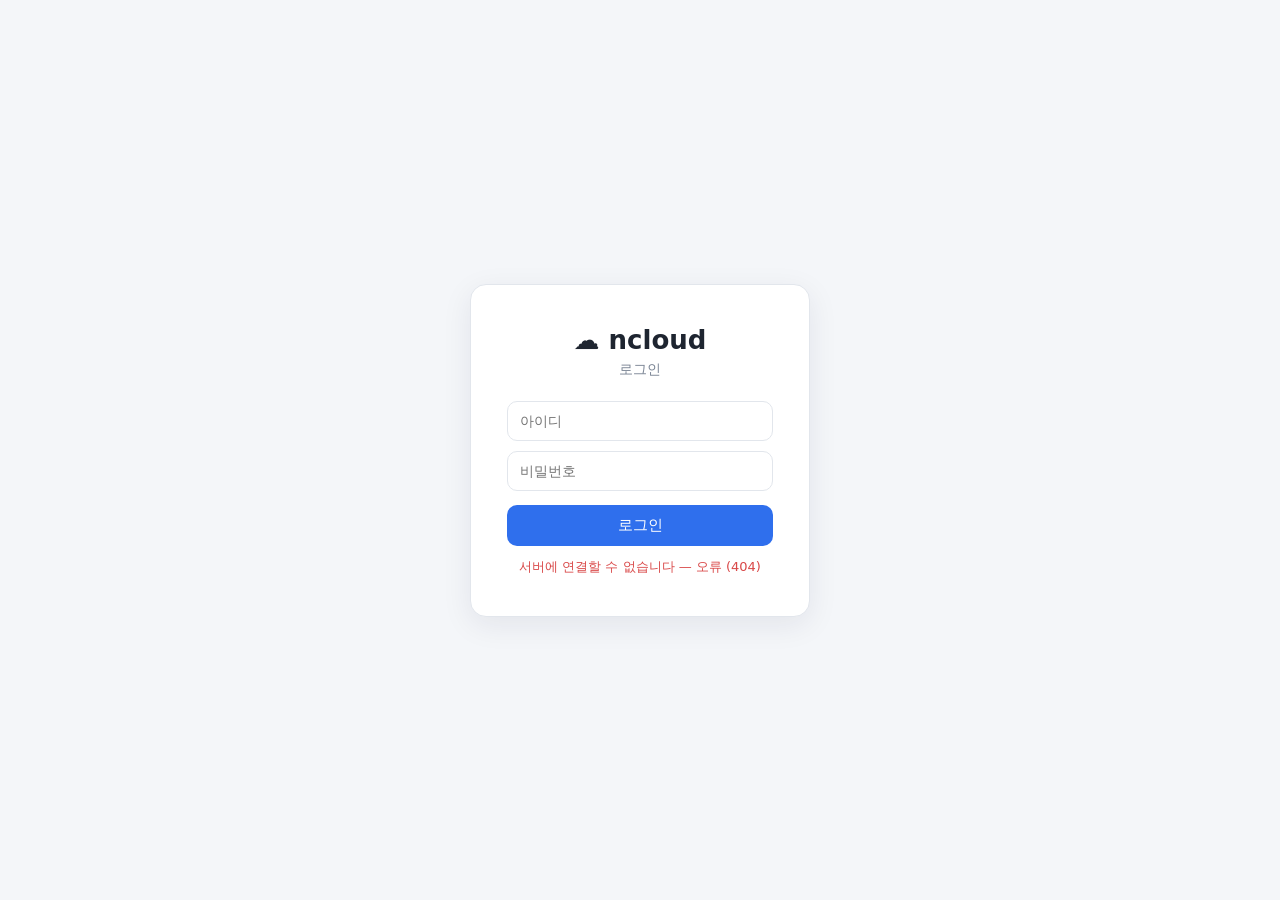
==== static/index.html @ f6423fb6 "Add QR login for mobile app pairing Web UI shows a QR that a future mobile app scans to log in witho" ====
<!DOCTYPE html>
<html lang="ko">
<head>
  <meta charset="UTF-8">
  <meta name="viewport" content="width=device-width, initial-scale=1.0">
  <title>ncloud</title>
  <link rel="stylesheet" href="/static/style.css">
  <link rel="icon" href="data:image/svg+xml,<svg xmlns='http://www.w3.org/2000/svg' viewBox='0 0 100 100'><text y='.9em' font-size='90'>☁️</text></svg>">
</head>
<body>

<!-- 로그인 / 초기 설정 화면 -->
<div id="auth-screen" class="hidden">
  <div class="auth-card">
    <h1>☁️ ncloud</h1>
    <p id="auth-subtitle">로그인</p>
    <form id="auth-form">
      <input type="text" id="auth-username" placeholder="아이디" autocomplete="username" required>
      <input type="password" id="auth-password" placeholder="비밀번호" autocomplete="current-password" required>
      <button type="submit" id="auth-submit">로그인</button>
    </form>
    <p id="auth-error" class="auth-error"></p>
  </div>
</div>

<!-- 메인 파일 브라우저 -->
<div id="app-screen" class="hidden">
  <header>
    <div class="brand">☁️ ncloud</div>
    <div class="header-actions">
      <span id="whoami"></span>
      <button id="admin-btn" class="btn subtle hidden">👥 사용자 관리</button>
      <button id="qr-btn" class="btn subtle">📱 QR 로그인</button>
      <button id="pw-btn" class="btn subtle">🔑 비밀번호 변경</button>
      <button id="logout-btn" class="btn subtle">로그아웃</button>
    </div>
  </header>

  <div class="layout">
    <aside id="sidebar">
      <div class="side-title">저장소</div>
      <nav id="space-list"></nav>
      <p class="side-hint">외부 폴더는 docker 볼륨을<br><code>/app/mounts/이름</code>에<br>마운트하면 나타납니다</p>
    </aside>

    <section class="content">
      <div class="toolbar">
        <nav id="breadcrumb"></nav>
        <div class="toolbar-actions">
          <span id="readonly-badge" class="hidden">🔒 읽기 전용</span>
          <div class="view-toggle" role="group" aria-label="보기 방식">
            <button id="view-grid" title="그리드 보기">▦</button>
            <button id="view-compact" title="촘촘히 보기">▩</button>
            <button id="view-list" title="목록 보기">☰</button>
          </div>
          <button id="mkdir-btn" class="btn">＋ 새 폴더</button>
          <button id="upload-btn" class="btn primary">⬆ 업로드</button>
          <input type="file" id="file-input" multiple hidden>
        </div>
      </div>

      <div id="drop-hint">여기에 파일을 놓으면 업로드됩니다</div>
      <div id="upload-status" class="hidden"></div>

      <main id="file-list"></main>
      <div id="empty-hint" class="hidden">폴더가 비어 있습니다</div>
    </section>
  </div>
</div>

<!-- QR 로그인 모달 -->
<div id="qr-modal" class="modal hidden">
  <div class="modal-backdrop" data-close></div>
  <div class="modal-card qr-card">
    <h2>📱 QR 로그인</h2>
    <p class="qr-desc">모바일 앱에서 이 QR 코드를 스캔하면<br>현재 계정으로 바로 로그인됩니다.</p>
    <div id="qr-box"><img id="qr-img" alt="QR 코드"></div>
    <p id="qr-status" class="qr-status"></p>
    <div class="modal-actions">
      <button id="qr-refresh" class="btn">↻ 새 코드 발급</button>
      <button type="button" class="btn" data-close>닫기</button>
    </div>
  </div>
</div>

<!-- 비밀번호 변경 모달 -->
<div id="pw-modal" class="modal hidden">
  <div class="modal-backdrop" data-close></div>
  <div class="modal-card">
    <h2>🔑 비밀번호 변경</h2>
    <form id="pw-form">
      <input type="password" id="pw-current" placeholder="현재 비밀번호" autocomplete="current-password" required>
      <input type="password" id="pw-new" placeholder="새 비밀번호 (4자 이상)" autocomplete="new-password" required>
      <input type="password" id="pw-new2" placeholder="새 비밀번호 확인" autocomplete="new-password" required>
      <p id="pw-error" class="auth-error"></p>
      <div class="modal-actions">
        <button type="button" class="btn" data-close>취소</button>
        <button type="submit" class="btn primary">변경</button>
      </div>
    </form>
  </div>
</div>

<!-- 사용자 관리 모달 (관리자 전용) -->
<div id="admin-modal" class="modal hidden">
  <div class="modal-backdrop" data-close></div>
  <div class="modal-card wide">
    <h2>👥 사용자 관리</h2>
    <div class="table-wrap">
      <table id="user-table">
        <thead>
          <tr><th>아이디</th><th>권한</th><th>가입일</th><th>사용량</th><th></th></tr>
        </thead>
        <tbody></tbody>
      </table>
    </div>
    <h3>새 사용자 추가</h3>
    <form id="add-user-form">
      <input type="text" id="new-username" placeholder="아이디" autocomplete="off" required>
      <input type="password" id="new-password" placeholder="비밀번호 (4자 이상)" autocomplete="new-password" required>
      <label class="check-label"><input type="checkbox" id="new-is-admin"> 관리자</label>
      <button type="submit" class="btn primary">추가</button>
    </form>
    <p id="admin-error" class="auth-error"></p>
    <div class="modal-actions">
      <button type="button" class="btn" data-close>닫기</button>
    </div>
  </div>
</div>

<!-- 미리보기 모달 -->
<div id="preview-modal" class="hidden">
  <div class="preview-backdrop"></div>
  <div class="preview-body">
    <div class="preview-top">
      <span id="preview-name"></span>
      <div>
        <a id="preview-download" class="btn subtle" href="#">다운로드</a>
        <button id="preview-close" class="btn subtle">✕ 닫기</button>
      </div>
    </div>
    <div id="preview-content"></div>
  </div>
</div>

<script src="/static/app.js"></script>
</body>
</html>
---- static/style.css ----
* { box-sizing: border-box; margin: 0; padding: 0; }

:root {
  --bg: #f4f6f9;
  --card: #ffffff;
  --text: #1e2530;
  --muted: #7a8494;
  --accent: #2f6fed;
  --accent-hover: #1f5bd0;
  --border: #e2e6ec;
  --danger: #d94848;
  --radius: 10px;
}

body {
  font-family: "Segoe UI", "Malgun Gothic", system-ui, sans-serif;
  background: var(--bg);
  color: var(--text);
}

.hidden { display: none !important; }

.btn {
  border: 1px solid var(--border);
  background: var(--card);
  color: var(--text);
  padding: 8px 14px;
  border-radius: var(--radius);
  font-size: 14px;
  cursor: pointer;
  text-decoration: none;
  display: inline-block;
}
.btn:hover { background: #eef1f6; }
.btn.primary { background: var(--accent); border-color: var(--accent); color: #fff; }
.btn.primary:hover { background: var(--accent-hover); }
.btn.subtle { border-color: transparent; background: transparent; color: var(--muted); }
.btn.subtle:hover { color: var(--text); background: #eef1f6; }

/* ---------- 로그인 ---------- */
#auth-screen {
  min-height: 100vh;
  display: flex; align-items: center; justify-content: center;
}
.auth-card {
  background: var(--card);
  border: 1px solid var(--border);
  border-radius: 16px;
  padding: 40px 36px;
  width: 340px;
  text-align: center;
  box-shadow: 0 8px 30px rgba(20, 30, 60, .08);
}
.auth-card h1 { font-size: 26px; margin-bottom: 6px; }
#auth-subtitle { color: var(--muted); margin-bottom: 22px; font-size: 14px; }
.auth-card input {
  width: 100%;
  padding: 11px 12px;
  margin-bottom: 10px;
  border: 1px solid var(--border);
  border-radius: var(--radius);
  font-size: 14px;
}
.auth-card input:focus { outline: 2px solid var(--accent); border-color: transparent; }
.auth-card button {
  width: 100%;
  padding: 11px;
  border: none;
  border-radius: var(--radius);
  background: var(--accent);
  color: #fff;
  font-size: 15px;
  cursor: pointer;
  margin-top: 4px;
}
.auth-card button:hover { background: var(--accent-hover); }
.auth-error { color: var(--danger); font-size: 13px; margin-top: 12px; min-height: 1em; }

/* ---------- 헤더 / 툴바 ---------- */
header {
  display: flex; align-items: center; justify-content: space-between;
  padding: 14px 24px;
  background: var(--card);
  border-bottom: 1px solid var(--border);
}
.brand { font-size: 19px; font-weight: 700; }
.header-actions { display: flex; align-items: center; gap: 10px; }
#whoami { color: var(--muted); font-size: 14px; }

/* ---------- 레이아웃 (사이드바 + 콘텐츠) ---------- */
.layout {
  display: flex;
  align-items: stretch;
  min-height: calc(100vh - 61px);
}
#sidebar {
  width: 200px;
  flex-shrink: 0;
  background: var(--card);
  border-right: 1px solid var(--border);
  padding: 18px 12px;
}
.side-title {
  font-size: 12px;
  font-weight: 700;
  color: var(--muted);
  text-transform: uppercase;
  letter-spacing: .05em;
  padding: 0 10px 8px;
}
#space-list { display: flex; flex-direction: column; gap: 2px; }
.space-item {
  display: flex; align-items: center; gap: 8px;
  padding: 9px 10px;
  border-radius: 8px;
  font-size: 14px;
  cursor: pointer;
  border: none;
  background: transparent;
  color: var(--text);
  text-align: left;
  width: 100%;
}
.space-item:hover { background: #eef1f6; }
.space-item.active { background: #e7eefc; color: var(--accent); font-weight: 600; }
.space-item .ro { margin-left: auto; font-size: 11px; }
.side-hint {
  margin-top: 18px;
  padding: 0 10px;
  font-size: 11px;
  line-height: 1.6;
  color: var(--muted);
}
.side-hint code { background: #f0f2f6; padding: 1px 4px; border-radius: 4px; font-size: 10px; }
.content { flex: 1; min-width: 0; }
#readonly-badge { font-size: 13px; color: var(--muted); align-self: center; }

@media (max-width: 720px) {
  .layout { flex-direction: column; }
  #sidebar { width: 100%; border-right: none; border-bottom: 1px solid var(--border); padding: 10px 12px; }
  #space-list { flex-direction: row; flex-wrap: wrap; }
  .space-item { width: auto; }
  .side-hint { display: none; }
}

.toolbar {
  display: flex; align-items: center; justify-content: space-between;
  flex-wrap: wrap; gap: 10px;
  padding: 14px 24px 4px;
}
#breadcrumb { font-size: 14px; display: flex; flex-wrap: wrap; align-items: center; gap: 4px; }
#breadcrumb a { color: var(--accent); text-decoration: none; padding: 4px 6px; border-radius: 6px; }
#breadcrumb a:hover { background: #e7eefc; }
#breadcrumb .sep { color: var(--muted); }
#breadcrumb .current { color: var(--text); font-weight: 600; padding: 4px 6px; }
.toolbar-actions { display: flex; gap: 8px; align-items: center; }

.view-toggle {
  display: flex;
  border: 1px solid var(--border);
  border-radius: var(--radius);
  overflow: hidden;
  background: var(--card);
}
.view-toggle button {
  border: none;
  background: transparent;
  padding: 8px 11px;
  font-size: 14px;
  cursor: pointer;
  color: var(--muted);
  line-height: 1;
}
.view-toggle button + button { border-left: 1px solid var(--border); }
.view-toggle button:hover { background: #eef1f6; color: var(--text); }
.view-toggle button.active { background: #e7eefc; color: var(--accent); }

#drop-hint {
  display: none;
  margin: 10px 24px 0;
  padding: 24px;
  border: 2px dashed var(--accent);
  border-radius: var(--radius);
  text-align: center;
  color: var(--accent);
  background: #eef4ff;
  font-size: 15px;
}
body.dragging #drop-hint { display: block; }

#upload-status {
  margin: 10px 24px 0;
  padding: 10px 16px;
  background: #eef4ff;
  border: 1px solid #c9dbff;
  border-radius: var(--radius);
  font-size: 14px;
  color: var(--accent);
}

/* ---------- 파일 목록 ---------- */
#file-list {
  display: grid;
  grid-template-columns: repeat(auto-fill, minmax(150px, 1fr));
  gap: 14px;
  padding: 18px 24px 40px;
}
.entry {
  background: var(--card);
  border: 1px solid var(--border);
  border-radius: var(--radius);
  padding: 12px;
  cursor: pointer;
  position: relative;
  transition: box-shadow .15s, transform .15s;
}
.entry:hover { box-shadow: 0 4px 14px rgba(20, 30, 60, .1); transform: translateY(-2px); }
.entry .icon {
  height: 90px;
  display: flex; align-items: center; justify-content: center;
  font-size: 46px;
  margin-bottom: 8px;
  border-radius: 8px;
  background: #f6f8fb;
  overflow: hidden;
}
.entry .icon img { width: 100%; height: 100%; object-fit: cover; }
.entry .name {
  font-size: 13px;
  word-break: break-all;
  display: -webkit-box;
  -webkit-line-clamp: 2;
  -webkit-box-orient: vertical;
  overflow: hidden;
  min-height: 2.4em;
}
.entry .meta { font-size: 11px; color: var(--muted); margin-top: 4px; }

.entry .actions {
  position: absolute;
  top: 6px; right: 6px;
  display: none;
  gap: 4px;
}
.entry:hover .actions { display: flex; }
.entry .actions button, .entry .actions a {
  border: none;
  background: rgba(255, 255, 255, .95);
  border: 1px solid var(--border);
  border-radius: 6px;
  width: 28px; height: 28px;
  font-size: 13px;
  cursor: pointer;
  display: flex; align-items: center; justify-content: center;
  text-decoration: none;
  color: var(--text);
}
.entry .actions button:hover, .entry .actions a:hover { background: #eef1f6; }
.entry .actions .del:hover { color: var(--danger); }

#empty-hint {
  text-align: center;
  color: var(--muted);
  padding: 60px 0;
  font-size: 15px;
}

/* ---------- 촘촘히 보기 ---------- */
#file-list.view-compact {
  grid-template-columns: repeat(auto-fill, minmax(104px, 1fr));
  gap: 8px;
}
#file-list.view-compact .entry { padding: 8px; }
#file-list.view-compact .entry .icon { height: 58px; font-size: 30px; margin-bottom: 6px; }
#file-list.view-compact .entry .name { font-size: 12px; min-height: 2.2em; }
#file-list.view-compact .entry .meta { display: none; }

/* ---------- 목록 보기 ---------- */
#file-list.view-list {
  display: flex;
  flex-direction: column;
  gap: 0;
}
#file-list.view-list .entry {
  display: flex;
  align-items: center;
  gap: 12px;
  padding: 8px 14px;
  border-radius: 0;
  border: none;
  border-bottom: 1px solid var(--border);
}
#file-list.view-list .entry:first-child {
  border-top-left-radius: var(--radius);
  border-top-right-radius: var(--radius);
}
#file-list.view-list .entry:last-child {
  border-bottom: none;
  border-bottom-left-radius: var(--radius);
  border-bottom-right-radius: var(--radius);
}
#file-list.view-list .entry:hover { transform: none; box-shadow: none; background: #f6f8fb; }
#file-list.view-list .entry .icon {
  height: 34px; width: 34px;
  flex-shrink: 0;
  font-size: 20px;
  margin-bottom: 0;
  border-radius: 6px;
}
#file-list.view-list .entry .name {
  flex: 1;
  min-width: 0;
  min-height: auto;
  display: block;
  white-space: nowrap;
  overflow: hidden;
  text-overflow: ellipsis;
  font-size: 14px;
}
#file-list.view-list .entry .meta {
  margin-top: 0;
  font-size: 12px;
  white-space: nowrap;
  text-align: right;
  width: 150px;
  flex-shrink: 0;
}
#file-list.view-list .entry .actions {
  position: static;
  flex-shrink: 0;
  width: 100px;
  justify-content: flex-end;
  display: flex;            /* 자리를 항상 차지해 호버 시 레이아웃 밀림 방지 */
  visibility: hidden;
}
#file-list.view-list .entry:hover .actions { visibility: visible; }
@media (max-width: 720px) {
  #file-list.view-list .entry .meta { width: auto; }
  #file-list.view-list .entry .actions { width: auto; }
}

/* ---------- 공용 모달 ---------- */
.modal { position: fixed; inset: 0; z-index: 90; display: flex; align-items: center; justify-content: center; }
.modal-backdrop { position: absolute; inset: 0; background: rgba(10, 14, 22, .55); }
.modal-card {
  position: relative;
  background: var(--card);
  border-radius: 14px;
  padding: 26px 28px;
  width: min(380px, calc(100vw - 32px));
  max-height: calc(100vh - 60px);
  overflow-y: auto;
  box-shadow: 0 12px 40px rgba(10, 16, 32, .25);
}
.modal-card.wide { width: min(680px, calc(100vw - 32px)); }
.modal-card h2 { font-size: 18px; margin-bottom: 16px; }
.modal-card h3 { font-size: 14px; margin: 18px 0 10px; color: var(--muted); }
.modal-card input[type="text"], .modal-card input[type="password"] {
  width: 100%;
  padding: 10px 12px;
  margin-bottom: 8px;
  border: 1px solid var(--border);
  border-radius: var(--radius);
  font-size: 14px;
}
.modal-card input:focus { outline: 2px solid var(--accent); border-color: transparent; }
.modal-actions { display: flex; justify-content: flex-end; gap: 8px; margin-top: 14px; }

#add-user-form { display: flex; gap: 8px; flex-wrap: wrap; align-items: center; }
#add-user-form input[type="text"], #add-user-form input[type="password"] {
  flex: 1; min-width: 130px; margin-bottom: 0;
}
.check-label { font-size: 13px; display: flex; align-items: center; gap: 5px; white-space: nowrap; }

.table-wrap { overflow-x: auto; }
#user-table { width: 100%; border-collapse: collapse; font-size: 13px; }
#user-table th, #user-table td {
  text-align: left;
  padding: 8px 10px;
  border-bottom: 1px solid var(--border);
  white-space: nowrap;
}
#user-table th { color: var(--muted); font-weight: 600; font-size: 12px; }
#user-table .user-actions { display: flex; gap: 4px; justify-content: flex-end; }
#user-table .user-actions button {
  border: 1px solid var(--border);
  background: var(--card);
  border-radius: 6px;
  padding: 4px 8px;
  font-size: 12px;
  cursor: pointer;
}
#user-table .user-actions button:hover { background: #eef1f6; }
#user-table .user-actions .danger:hover { color: var(--danger); border-color: var(--danger); }
.badge {
  display: inline-block;
  padding: 2px 8px;
  border-radius: 20px;
  font-size: 11px;
  background: #e7eefc;
  color: var(--accent);
}
.badge.plain { background: #f0f2f6; color: var(--muted); }
.me-note { color: var(--muted); font-size: 12px; }

/* ---------- QR 로그인 ---------- */
.qr-card { text-align: center; }
.qr-desc { font-size: 13px; color: var(--muted); line-height: 1.6; margin-bottom: 14px; }
#qr-box {
  display: flex; align-items: center; justify-content: center;
  min-height: 220px;
}
#qr-img {
  width: 220px; height: 220px;
  border: 1px solid var(--border);
  border-radius: 10px;
  image-rendering: pixelated;
  transition: opacity .2s;
}
#qr-img[src=""] { visibility: hidden; }
.qr-status { font-size: 13px; color: var(--muted); margin-top: 12px; min-height: 1.2em; }
.qr-status.ok { color: #1d9e50; font-weight: 600; }
.qr-card .modal-actions { justify-content: center; }

/* ---------- 미리보기 ---------- */
#preview-modal { position: fixed; inset: 0; z-index: 100; }
.preview-backdrop { position: absolute; inset: 0; background: rgba(10, 14, 22, .8); }
.preview-body {
  position: relative;
  height: 100%;
  display: flex;
  flex-direction: column;
  padding: 18px;
}
.preview-top {
  display: flex; align-items: center; justify-content: space-between;
  color: #fff;
  margin-bottom: 12px;
}
.preview-top .btn.subtle { color: #d5dbe6; }
.preview-top .btn.subtle:hover { color: #fff; background: rgba(255,255,255,.12); }
#preview-name { font-size: 15px; word-break: break-all; }
#preview-content {
  flex: 1;
  display: flex; align-items: center; justify-content: center;
  min-height: 0;
}
#preview-content img, #preview-content video {
  max-width: 100%;
  max-height: 100%;
  border-radius: 8px;
}
#preview-content audio { width: min(480px, 90%); }
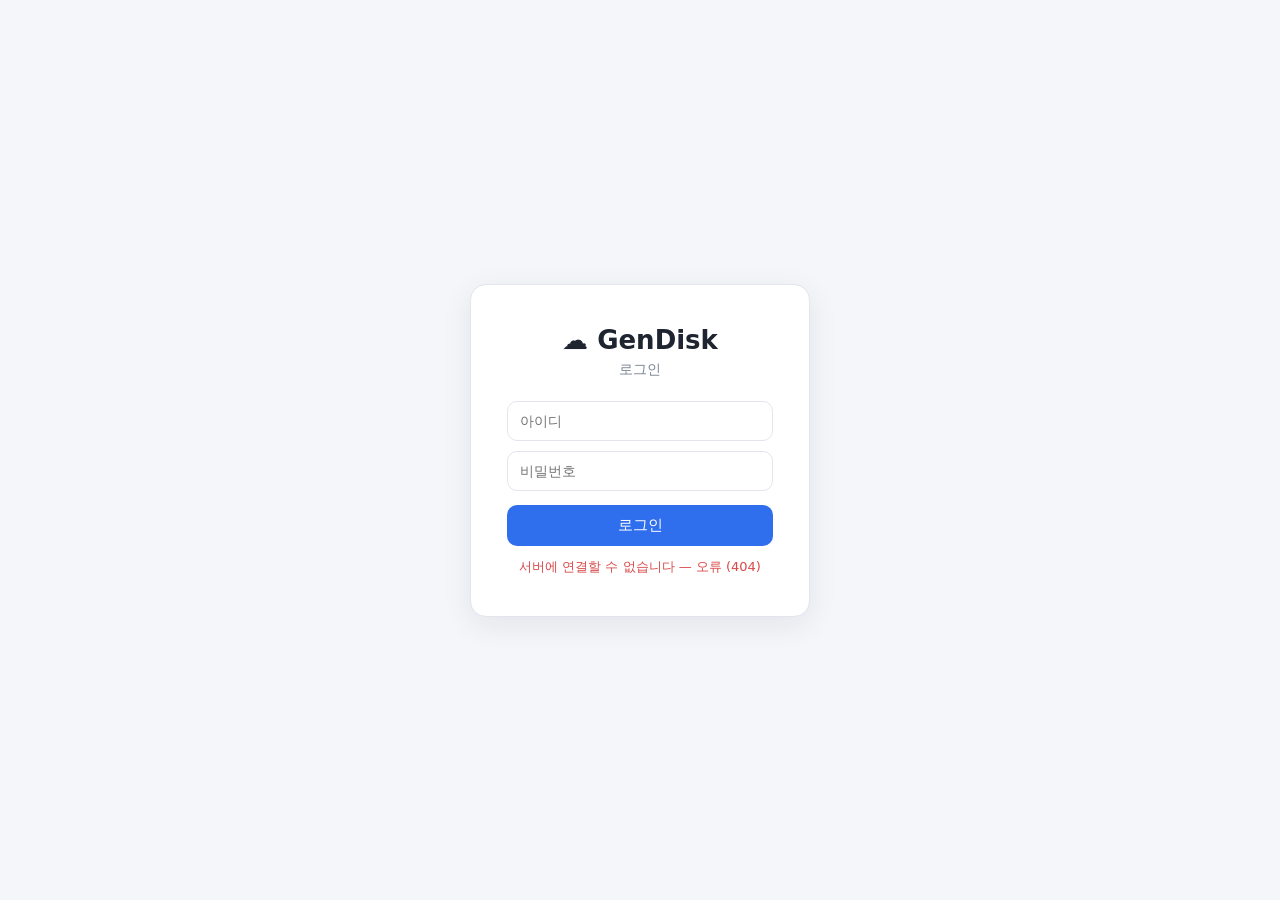
==== commit 334d9972: "web ui: pick move destination with a folder browser Replace the prompt() path input in bulkMove with" ====
--- a/static/index.html
+++ b/static/index.html
@@ -3,16 +3,26 @@
 <head>
   <meta charset="UTF-8">
   <meta name="viewport" content="width=device-width, initial-scale=1.0">
-  <title>ncloud</title>
+  <title>GenDisk</title>
   <link rel="stylesheet" href="/static/style.css">
   <link rel="icon" href="data:image/svg+xml,<svg xmlns='http://www.w3.org/2000/svg' viewBox='0 0 100 100'><text y='.9em' font-size='90'>☁️</text></svg>">
+  <script>
+    // 다크/라이트 테마를 본문 렌더 전에 적용해 깜빡임(FOUC)을 막는다.
+    (function () {
+      try {
+        var t = localStorage.getItem('ncloud_theme');
+        var dark = t ? t === 'dark' : matchMedia('(prefers-color-scheme: dark)').matches;
+        document.documentElement.setAttribute('data-theme', dark ? 'dark' : 'light');
+      } catch (e) {}
+    })();
+  </script>
 </head>
 <body>
 
 <!-- 로그인 / 초기 설정 화면 -->
 <div id="auth-screen" class="hidden">
   <div class="auth-card">
-    <h1>☁️ ncloud</h1>
+    <h1>☁️ GenDisk</h1>
     <p id="auth-subtitle">로그인</p>
     <form id="auth-form">
       <input type="text" id="auth-username" placeholder="아이디" autocomplete="username" required>
@@ -26,10 +36,14 @@
 <!-- 메인 파일 브라우저 -->
 <div id="app-screen" class="hidden">
   <header>
-    <div class="brand">☁️ ncloud</div>
+    <div class="brand">☁️ GenDisk</div>
     <div class="header-actions">
+      <button id="theme-btn" class="btn subtle" title="다크 모드 전환" aria-label="다크 모드 전환">🌙</button>
+      <a id="win-download" class="btn subtle hidden" href="/download/windows" title="Windows 동기화 앱 다운로드">⬇ Windows 앱</a>
+      <span id="usage-badge" class="hidden" title="개인 저장소 사용량"></span>
       <span id="whoami"></span>
       <button id="admin-btn" class="btn subtle hidden">👥 사용자 관리</button>
+      <button id="storage-btn" class="btn subtle hidden">💾 외부 저장소</button>
       <button id="qr-btn" class="btn subtle">📱 QR 로그인</button>
       <button id="pw-btn" class="btn subtle">🔑 비밀번호 변경</button>
       <button id="logout-btn" class="btn subtle">로그아웃</button>
@@ -62,6 +76,17 @@
       <div id="drop-hint">여기에 파일을 놓으면 업로드됩니다</div>
       <div id="upload-status" class="hidden"></div>
 
+      <div id="selection-bar" class="hidden">
+        <span id="sel-count">0개 선택</span>
+        <div class="sel-actions">
+          <button id="sel-all" class="btn subtle">전체 선택</button>
+          <button id="sel-download" class="btn subtle">⬇ 다운로드</button>
+          <button id="sel-move" class="btn subtle">📁 이동</button>
+          <button id="sel-delete" class="btn subtle">🗑 삭제</button>
+          <button id="sel-clear" class="btn subtle">✕ 선택 해제</button>
+        </div>
+      </div>
+
       <main id="file-list"></main>
       <div id="empty-hint" class="hidden">폴더가 비어 있습니다</div>
     </section>
@@ -109,7 +134,7 @@
     <div class="table-wrap">
       <table id="user-table">
         <thead>
-          <tr><th>아이디</th><th>권한</th><th>가입일</th><th>사용량</th><th></th></tr>
+          <tr><th>아이디</th><th>권한</th><th>가입일</th><th>사용량 / 제한</th><th></th></tr>
         </thead>
         <tbody></tbody>
       </table>
@@ -124,6 +149,39 @@
     <p id="admin-error" class="auth-error"></p>
     <div class="modal-actions">
       <button type="button" class="btn" data-close>닫기</button>
+    </div>
+  </div>
+</div>
+
+<!-- 외부 저장소 관리 모달 (관리자 전용) -->
+<div id="storage-modal" class="modal hidden">
+  <div class="modal-backdrop" data-close></div>
+  <div class="modal-card wide">
+    <h2>💾 외부 저장소 관리</h2>
+    <p class="qr-desc">
+      docker 볼륨을 <code>/app/mounts/이름</code>에 마운트하면 여기에 나타납니다.<br>
+      각 저장소에 접근할 사용자를 지정하세요. (관리자는 항상 전체 접근)
+    </p>
+    <div id="storage-list"></div>
+    <p id="storage-error" class="auth-error"></p>
+    <div class="modal-actions">
+      <button type="button" class="btn" data-close>닫기</button>
+    </div>
+  </div>
+</div>
+
+<!-- 이동 위치 선택 모달 -->
+<div id="move-modal" class="modal hidden">
+  <div class="modal-backdrop" id="move-backdrop"></div>
+  <div class="modal-card">
+    <h2>📁 이동할 위치 선택</h2>
+    <p class="qr-desc">폴더를 눌러 들어가고, <strong>[여기로 이동]</strong>으로 현재 폴더에 넣습니다.</p>
+    <nav id="move-breadcrumb" class="move-crumb"></nav>
+    <div id="move-list" class="move-list"></div>
+    <p id="move-error" class="auth-error"></p>
+    <div class="modal-actions">
+      <button type="button" id="move-cancel" class="btn">취소</button>
+      <button type="button" id="move-confirm" class="btn primary">여기로 이동</button>
     </div>
   </div>
 </div>
--- a/static/style.css
+++ b/static/style.css
@@ -1,6 +1,7 @@
 * { box-sizing: border-box; margin: 0; padding: 0; }
 
 :root {
+  color-scheme: light;
   --bg: #f4f6f9;
   --card: #ffffff;
   --text: #1e2530;
@@ -10,6 +11,41 @@
   --border: #e2e6ec;
   --danger: #d94848;
   --radius: 10px;
+  /* 보조 시맨틱 색 (다크 모드에서 함께 바뀜) */
+  --hover-bg: #eef1f6;      /* 버튼·항목 hover */
+  --subtle-bg: #f0f2f6;     /* 배지·코드·보조 배경 */
+  --active-bg: #e7eefc;     /* 선택 상태 배경 (accent 텍스트와 함께) */
+  --icon-bg: #f6f8fb;       /* 파일 아이콘 배경 / 목록 hover */
+  --info-bg: #eef4ff;       /* 드롭·업로드 안내 배경 */
+  --info-border: #c9dbff;
+  --success: #1d9e50;
+  --overlay-btn-bg: rgba(255, 255, 255, .95);  /* 엔트리 위 액션 버튼 */
+  --shadow-sm: 0 4px 14px rgba(20, 30, 60, .1);
+  --shadow-md: 0 8px 30px rgba(20, 30, 60, .08);
+  --shadow-lg: 0 12px 40px rgba(10, 16, 32, .25);
+}
+
+:root[data-theme="dark"] {
+  color-scheme: dark;
+  --bg: #14181f;
+  --card: #1c222c;
+  --text: #e6eaf0;
+  --muted: #97a1b2;
+  --accent: #5b8def;
+  --accent-hover: #79a2f2;
+  --border: #2c333f;
+  --danger: #ec7373;
+  --hover-bg: #262d38;
+  --subtle-bg: #262d38;
+  --active-bg: #26375a;
+  --icon-bg: #232a35;
+  --info-bg: #1c2a44;
+  --info-border: #32496f;
+  --success: #55c988;
+  --overlay-btn-bg: rgba(28, 34, 44, .92);
+  --shadow-sm: 0 4px 14px rgba(0, 0, 0, .4);
+  --shadow-md: 0 8px 30px rgba(0, 0, 0, .45);
+  --shadow-lg: 0 12px 40px rgba(0, 0, 0, .55);
 }
 
 body {
@@ -31,11 +67,11 @@
   text-decoration: none;
   display: inline-block;
 }
-.btn:hover { background: #eef1f6; }
+.btn:hover { background: var(--hover-bg); }
 .btn.primary { background: var(--accent); border-color: var(--accent); color: #fff; }
 .btn.primary:hover { background: var(--accent-hover); }
 .btn.subtle { border-color: transparent; background: transparent; color: var(--muted); }
-.btn.subtle:hover { color: var(--text); background: #eef1f6; }
+.btn.subtle:hover { color: var(--text); background: var(--hover-bg); }
 
 /* ---------- 로그인 ---------- */
 #auth-screen {
@@ -49,7 +85,7 @@
   padding: 40px 36px;
   width: 340px;
   text-align: center;
-  box-shadow: 0 8px 30px rgba(20, 30, 60, .08);
+  box-shadow: var(--shadow-md);
 }
 .auth-card h1 { font-size: 26px; margin-bottom: 6px; }
 #auth-subtitle { color: var(--muted); margin-bottom: 22px; font-size: 14px; }
@@ -86,6 +122,14 @@
 .brand { font-size: 19px; font-weight: 700; }
 .header-actions { display: flex; align-items: center; gap: 10px; }
 #whoami { color: var(--muted); font-size: 14px; }
+#usage-badge {
+  font-size: 12px;
+  color: var(--muted);
+  background: var(--subtle-bg);
+  padding: 4px 10px;
+  border-radius: 20px;
+  white-space: nowrap;
+}
 
 /* ---------- 레이아웃 (사이드바 + 콘텐츠) ---------- */
 .layout {
@@ -121,8 +165,8 @@
   text-align: left;
   width: 100%;
 }
-.space-item:hover { background: #eef1f6; }
-.space-item.active { background: #e7eefc; color: var(--accent); font-weight: 600; }
+.space-item:hover { background: var(--hover-bg); }
+.space-item.active { background: var(--active-bg); color: var(--accent); font-weight: 600; }
 .space-item .ro { margin-left: auto; font-size: 11px; }
 .side-hint {
   margin-top: 18px;
@@ -131,7 +175,7 @@
   line-height: 1.6;
   color: var(--muted);
 }
-.side-hint code { background: #f0f2f6; padding: 1px 4px; border-radius: 4px; font-size: 10px; }
+.side-hint code { background: var(--subtle-bg); padding: 1px 4px; border-radius: 4px; font-size: 10px; }
 .content { flex: 1; min-width: 0; }
 #readonly-badge { font-size: 13px; color: var(--muted); align-self: center; }
 
@@ -150,7 +194,7 @@
 }
 #breadcrumb { font-size: 14px; display: flex; flex-wrap: wrap; align-items: center; gap: 4px; }
 #breadcrumb a { color: var(--accent); text-decoration: none; padding: 4px 6px; border-radius: 6px; }
-#breadcrumb a:hover { background: #e7eefc; }
+#breadcrumb a:hover { background: var(--active-bg); }
 #breadcrumb .sep { color: var(--muted); }
 #breadcrumb .current { color: var(--text); font-weight: 600; padding: 4px 6px; }
 .toolbar-actions { display: flex; gap: 8px; align-items: center; }
@@ -172,8 +216,8 @@
   line-height: 1;
 }
 .view-toggle button + button { border-left: 1px solid var(--border); }
-.view-toggle button:hover { background: #eef1f6; color: var(--text); }
-.view-toggle button.active { background: #e7eefc; color: var(--accent); }
+.view-toggle button:hover { background: var(--hover-bg); color: var(--text); }
+.view-toggle button.active { background: var(--active-bg); color: var(--accent); }
 
 #drop-hint {
   display: none;
@@ -183,7 +227,7 @@
   border-radius: var(--radius);
   text-align: center;
   color: var(--accent);
-  background: #eef4ff;
+  background: var(--info-bg);
   font-size: 15px;
 }
 body.dragging #drop-hint { display: block; }
@@ -191,8 +235,8 @@
 #upload-status {
   margin: 10px 24px 0;
   padding: 10px 16px;
-  background: #eef4ff;
-  border: 1px solid #c9dbff;
+  background: var(--info-bg);
+  border: 1px solid var(--info-border);
   border-radius: var(--radius);
   font-size: 14px;
   color: var(--accent);
@@ -214,14 +258,14 @@
   position: relative;
   transition: box-shadow .15s, transform .15s;
 }
-.entry:hover { box-shadow: 0 4px 14px rgba(20, 30, 60, .1); transform: translateY(-2px); }
+.entry:hover { box-shadow: var(--shadow-sm); transform: translateY(-2px); }
 .entry .icon {
   height: 90px;
   display: flex; align-items: center; justify-content: center;
   font-size: 46px;
   margin-bottom: 8px;
   border-radius: 8px;
-  background: #f6f8fb;
+  background: var(--icon-bg);
   overflow: hidden;
 }
 .entry .icon img { width: 100%; height: 100%; object-fit: cover; }
@@ -245,7 +289,7 @@
 .entry:hover .actions { display: flex; }
 .entry .actions button, .entry .actions a {
   border: none;
-  background: rgba(255, 255, 255, .95);
+  background: var(--overlay-btn-bg);
   border: 1px solid var(--border);
   border-radius: 6px;
   width: 28px; height: 28px;
@@ -255,8 +299,47 @@
   text-decoration: none;
   color: var(--text);
 }
-.entry .actions button:hover, .entry .actions a:hover { background: #eef1f6; }
+.entry .actions button:hover, .entry .actions a:hover { background: var(--hover-bg); }
 .entry .actions .del:hover { color: var(--danger); }
+
+/* ---------- 다중 선택 (체크박스) ---------- */
+.entry .checkbox {
+  position: absolute;
+  top: 6px; left: 6px;
+  z-index: 2;
+  width: 18px; height: 18px;
+  cursor: pointer;
+  accent-color: var(--accent);
+  display: none;
+}
+.entry:hover .checkbox,
+.entry.selected .checkbox,
+#file-list.has-selection .entry .checkbox { display: block; }
+.entry.selected { border-color: var(--accent); background: var(--active-bg); }
+
+/* 목록 보기: 체크박스를 아이콘 앞 인라인으로(자리 항상 확보해 흔들림 방지) */
+#file-list.view-list .entry .checkbox {
+  position: static;
+  flex-shrink: 0;
+  display: block;
+  visibility: hidden;
+}
+#file-list.view-list .entry:hover .checkbox,
+#file-list.view-list .entry.selected .checkbox,
+#file-list.view-list.has-selection .entry .checkbox { visibility: visible; }
+
+#selection-bar {
+  display: flex; align-items: center; justify-content: space-between;
+  flex-wrap: wrap; gap: 8px;
+  margin: 10px 24px 0;
+  padding: 8px 14px;
+  background: var(--active-bg);
+  border: 1px solid var(--border);
+  border-radius: var(--radius);
+  font-size: 14px;
+}
+#selection-bar #sel-count { font-weight: 600; color: var(--accent); }
+#selection-bar .sel-actions { display: flex; gap: 6px; flex-wrap: wrap; }
 
 #empty-hint {
   text-align: center;
@@ -299,7 +382,7 @@
   border-bottom-left-radius: var(--radius);
   border-bottom-right-radius: var(--radius);
 }
-#file-list.view-list .entry:hover { transform: none; box-shadow: none; background: #f6f8fb; }
+#file-list.view-list .entry:hover { transform: none; box-shadow: none; background: var(--icon-bg); }
 #file-list.view-list .entry .icon {
   height: 34px; width: 34px;
   flex-shrink: 0;
@@ -350,7 +433,7 @@
   width: min(380px, calc(100vw - 32px));
   max-height: calc(100vh - 60px);
   overflow-y: auto;
-  box-shadow: 0 12px 40px rgba(10, 16, 32, .25);
+  box-shadow: var(--shadow-lg);
 }
 .modal-card.wide { width: min(680px, calc(100vw - 32px)); }
 .modal-card h2 { font-size: 18px; margin-bottom: 16px; }
@@ -372,6 +455,25 @@
 }
 .check-label { font-size: 13px; display: flex; align-items: center; gap: 5px; white-space: nowrap; }
 
+/* ---------- 외부 저장소 관리 ---------- */
+#storage-list { margin: 8px 0 4px; max-height: 60vh; overflow-y: auto; }
+.storage-item {
+  border: 1px solid var(--border);
+  border-radius: 10px;
+  padding: 12px 14px;
+  margin-bottom: 10px;
+}
+.storage-head {
+  display: flex; align-items: center; gap: 8px;
+  font-weight: 600; font-size: 14px;
+  margin-bottom: 10px;
+}
+.storage-users {
+  display: flex; flex-wrap: wrap; gap: 8px 16px;
+  padding-left: 4px;
+}
+.storage-users .check-label { cursor: pointer; }
+
 .table-wrap { overflow-x: auto; }
 #user-table { width: 100%; border-collapse: collapse; font-size: 13px; }
 #user-table th, #user-table td {
@@ -390,17 +492,17 @@
   font-size: 12px;
   cursor: pointer;
 }
-#user-table .user-actions button:hover { background: #eef1f6; }
+#user-table .user-actions button:hover { background: var(--hover-bg); }
 #user-table .user-actions .danger:hover { color: var(--danger); border-color: var(--danger); }
 .badge {
   display: inline-block;
   padding: 2px 8px;
   border-radius: 20px;
   font-size: 11px;
-  background: #e7eefc;
+  background: var(--active-bg);
   color: var(--accent);
 }
-.badge.plain { background: #f0f2f6; color: var(--muted); }
+.badge.plain { background: var(--subtle-bg); color: var(--muted); }
 .me-note { color: var(--muted); font-size: 12px; }
 
 /* ---------- QR 로그인 ---------- */
@@ -419,8 +521,34 @@
 }
 #qr-img[src=""] { visibility: hidden; }
 .qr-status { font-size: 13px; color: var(--muted); margin-top: 12px; min-height: 1.2em; }
-.qr-status.ok { color: #1d9e50; font-weight: 600; }
+.qr-status.ok { color: var(--success); font-weight: 600; }
 .qr-card .modal-actions { justify-content: center; }
+
+/* ---------- 이동 위치 선택 ---------- */
+.move-crumb {
+  display: flex; flex-wrap: wrap; align-items: center; gap: 2px;
+  font-size: 13px; margin-bottom: 10px;
+}
+.move-crumb a { color: var(--accent); text-decoration: none; padding: 2px 6px; border-radius: 6px; cursor: pointer; }
+.move-crumb a:hover { background: var(--hover-bg); }
+.move-crumb .sep { color: var(--muted); }
+.move-crumb .current { color: var(--text); font-weight: 600; padding: 2px 6px; }
+.move-list {
+  max-height: 44vh; overflow-y: auto;
+  border: 1px solid var(--border); border-radius: var(--radius);
+}
+.move-list .mf {
+  display: flex; align-items: center; gap: 8px;
+  width: 100%; text-align: left;
+  padding: 10px 12px;
+  border: none; border-bottom: 1px solid var(--border);
+  background: transparent; color: var(--text);
+  font-size: 14px; cursor: pointer;
+}
+.move-list .mf:last-child { border-bottom: none; }
+.move-list .mf:hover:not(:disabled) { background: var(--hover-bg); }
+.move-list .mf:disabled { color: var(--muted); cursor: not-allowed; opacity: .55; }
+.move-list .empty { padding: 14px 12px; color: var(--muted); font-size: 13px; }
 
 /* ---------- 미리보기 ---------- */
 #preview-modal { position: fixed; inset: 0; z-index: 100; }
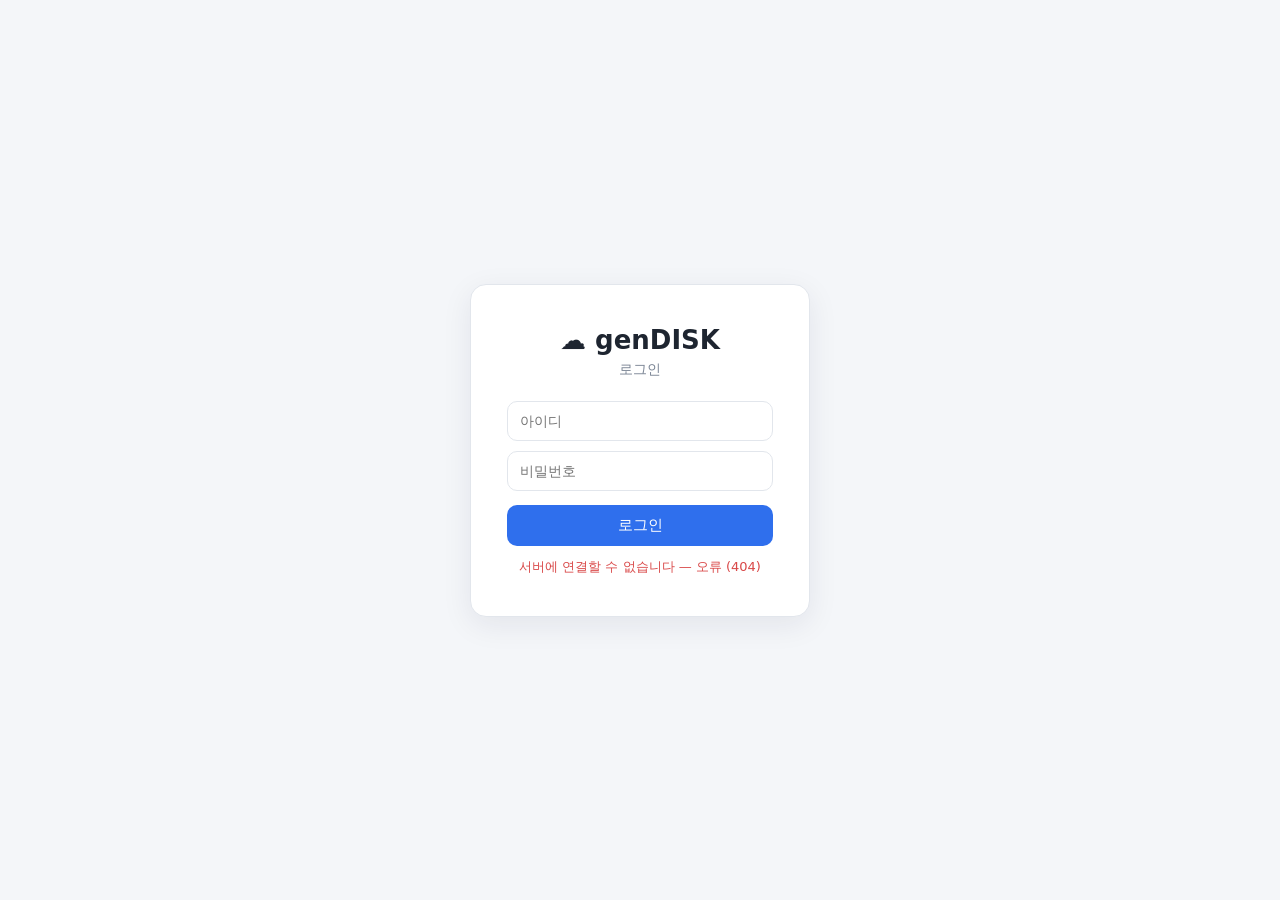
==== commit 9e9fea4c: "brand: use genDISK display name consistently (was "GenDisk") The brand is styled genDISK (lowercase " ====
--- a/static/index.html
+++ b/static/index.html
@@ -3,7 +3,7 @@
 <head>
   <meta charset="UTF-8">
   <meta name="viewport" content="width=device-width, initial-scale=1.0">
-  <title>GenDisk</title>
+  <title>genDISK</title>
   <link rel="stylesheet" href="/static/style.css">
   <link rel="icon" href="data:image/svg+xml,<svg xmlns='http://www.w3.org/2000/svg' viewBox='0 0 100 100'><text y='.9em' font-size='90'>☁️</text></svg>">
   <script>
@@ -22,7 +22,7 @@
 <!-- 로그인 / 초기 설정 화면 -->
 <div id="auth-screen" class="hidden">
   <div class="auth-card">
-    <h1>☁️ GenDisk</h1>
+    <h1>☁️ genDISK</h1>
     <p id="auth-subtitle">로그인</p>
     <form id="auth-form">
       <input type="text" id="auth-username" placeholder="아이디" autocomplete="username" required>
@@ -36,7 +36,7 @@
 <!-- 메인 파일 브라우저 -->
 <div id="app-screen" class="hidden">
   <header>
-    <div class="brand">☁️ GenDisk</div>
+    <div class="brand">☁️ genDISK</div>
     <div class="header-actions">
       <button id="theme-btn" class="btn subtle" title="다크 모드 전환" aria-label="다크 모드 전환">🌙</button>
       <a id="win-download" class="btn subtle hidden" href="/download/windows" title="Windows 동기화 앱 다운로드">⬇ Windows 앱</a>
@@ -45,6 +45,7 @@
       <button id="admin-btn" class="btn subtle hidden">👥 사용자 관리</button>
       <button id="storage-btn" class="btn subtle hidden">💾 외부 저장소</button>
       <button id="qr-btn" class="btn subtle">📱 QR 로그인</button>
+      <button id="shares-btn" class="btn subtle">🔗 내 공유</button>
       <button id="pw-btn" class="btn subtle">🔑 비밀번호 변경</button>
       <button id="logout-btn" class="btn subtle">로그아웃</button>
     </div>
@@ -81,6 +82,7 @@
         <div class="sel-actions">
           <button id="sel-all" class="btn subtle">전체 선택</button>
           <button id="sel-download" class="btn subtle">⬇ 다운로드</button>
+          <button id="sel-share" class="btn subtle">🔗 공유</button>
           <button id="sel-move" class="btn subtle">📁 이동</button>
           <button id="sel-delete" class="btn subtle">🗑 삭제</button>
           <button id="sel-clear" class="btn subtle">✕ 선택 해제</button>
@@ -186,6 +188,63 @@
   </div>
 </div>
 
+<!-- 공유 링크 만들기 모달 -->
+<div id="share-modal" class="modal hidden">
+  <div class="modal-backdrop" data-close></div>
+  <div class="modal-card">
+    <h2>🔗 링크로 공유</h2>
+    <p class="qr-desc"><strong id="share-target-name"></strong> 을(를) 링크로 공유합니다. 링크를 아는 사람은 로그인 없이 <strong>보기·다운로드</strong>할 수 있습니다.</p>
+
+    <!-- 생성 옵션 -->
+    <div id="share-form">
+      <label class="share-field">
+        <span>비밀번호 (선택)</span>
+        <input type="password" id="share-password" placeholder="비우면 링크만으로 접근" autocomplete="new-password">
+      </label>
+      <label class="share-field">
+        <span>만료</span>
+        <select id="share-expiry">
+          <option value="7">7일 후</option>
+          <option value="30">30일 후</option>
+          <option value="90">90일 후</option>
+          <option value="">무기한</option>
+        </select>
+      </label>
+      <p id="share-create-error" class="auth-error"></p>
+      <div class="modal-actions">
+        <button type="button" class="btn" data-close>취소</button>
+        <button type="button" id="share-create-btn" class="btn primary">링크 만들기</button>
+      </div>
+    </div>
+
+    <!-- 생성 결과 -->
+    <div id="share-result" class="hidden">
+      <div class="share-link-row">
+        <input type="text" id="share-link" readonly>
+        <button type="button" id="share-copy" class="btn primary">복사</button>
+      </div>
+      <p id="share-result-meta" class="share-result-meta"></p>
+      <div class="modal-actions">
+        <button type="button" class="btn" data-close>완료</button>
+      </div>
+    </div>
+  </div>
+</div>
+
+<!-- 내 공유 관리 모달 -->
+<div id="shares-modal" class="modal hidden">
+  <div class="modal-backdrop" data-close></div>
+  <div class="modal-card wide">
+    <h2>🔗 내 공유</h2>
+    <p class="qr-desc">내가 만든 공유 링크 목록입니다. 링크를 복사하거나 해제할 수 있습니다.</p>
+    <div id="shares-list"></div>
+    <p id="shares-empty" class="share-state hidden">아직 만든 공유가 없습니다.</p>
+    <div class="modal-actions">
+      <button type="button" class="btn" data-close>닫기</button>
+    </div>
+  </div>
+</div>
+
 <!-- 미리보기 모달 -->
 <div id="preview-modal" class="hidden">
   <div class="preview-backdrop"></div>
--- a/static/style.css
+++ b/static/style.css
@@ -579,3 +579,102 @@
   border-radius: 8px;
 }
 #preview-content audio { width: min(480px, 90%); }
+
+/* ========== 외부 공유 ========== */
+
+/* --- 공유 만들기 모달 --- */
+.share-field { display: block; margin-bottom: 12px; }
+.share-field > span { display: block; font-size: 13px; color: var(--muted); margin-bottom: 5px; }
+.share-field input, .share-field select {
+  width: 100%;
+  border: 1px solid var(--border);
+  background: var(--card);
+  color: var(--text);
+  padding: 9px 11px;
+  border-radius: var(--radius);
+  font-size: 14px;
+}
+.share-field input:focus, .share-field select:focus { outline: 2px solid var(--accent); border-color: transparent; }
+.share-link-row { display: flex; gap: 8px; margin-bottom: 10px; }
+.share-link-row input {
+  flex: 1; min-width: 0;
+  border: 1px solid var(--border);
+  background: var(--subtle-bg);
+  color: var(--text);
+  padding: 9px 11px;
+  border-radius: var(--radius);
+  font-size: 13px;
+}
+.share-result-meta { font-size: 13px; color: var(--muted); }
+
+/* --- 내 공유 관리 --- */
+#shares-list { display: flex; flex-direction: column; gap: 8px; max-height: 60vh; overflow-y: auto; }
+.share-row {
+  display: flex; align-items: center; justify-content: space-between; gap: 10px;
+  border: 1px solid var(--border);
+  border-radius: var(--radius);
+  padding: 10px 12px;
+  flex-wrap: wrap;
+}
+.share-row-info { min-width: 0; flex: 1; }
+.share-row-name { font-weight: 600; word-break: break-all; }
+.share-row-badges { display: flex; flex-wrap: wrap; gap: 5px; margin-top: 5px; }
+.share-badge {
+  font-size: 11px; padding: 2px 7px; border-radius: 999px;
+  background: var(--subtle-bg); color: var(--muted);
+}
+.share-badge-pw { background: var(--active-bg); color: var(--accent); }
+.share-badge-expired { background: rgba(217,72,72,.15); color: var(--danger); }
+.share-row-actions { display: flex; gap: 4px; flex-shrink: 0; }
+.share-row-actions .del:hover { color: var(--danger); }
+
+/* --- 공개 공유 페이지 (/s/<token>) --- */
+.share-header {
+  display: flex; align-items: center; justify-content: space-between;
+  padding: 14px 24px;
+  border-bottom: 1px solid var(--border);
+  background: var(--card);
+}
+.share-main { max-width: 1100px; margin: 0 auto; padding: 20px 24px 60px; }
+.share-state { text-align: center; color: var(--muted); padding: 60px 20px; font-size: 15px; }
+.share-titlebar {
+  display: flex; align-items: center; justify-content: space-between; gap: 12px;
+  margin: 12px 0 16px; flex-wrap: wrap;
+}
+.share-title { display: flex; align-items: center; gap: 8px; font-size: 20px; font-weight: 700; word-break: break-all; }
+.share-crumb { font-size: 14px; display: flex; flex-wrap: wrap; align-items: center; gap: 4px; margin-bottom: 14px; }
+.share-crumb a { color: var(--accent); text-decoration: none; padding: 4px 6px; border-radius: 6px; cursor: pointer; }
+.share-crumb a:hover { background: var(--active-bg); }
+.share-crumb .sep { color: var(--muted); }
+.share-crumb .current { color: var(--text); font-weight: 600; padding: 4px 6px; }
+.share-list-grid {
+  display: grid;
+  grid-template-columns: repeat(auto-fill, minmax(150px, 1fr));
+  gap: 14px;
+}
+.share-file { display: flex; justify-content: center; padding: 10px 0 30px; }
+.file-card {
+  background: var(--card); border: 1px solid var(--border); border-radius: var(--radius);
+  padding: 16px; max-width: 100%; box-shadow: var(--shadow-sm);
+  display: flex; flex-direction: column; align-items: center; gap: 12px;
+}
+.file-card img, .file-card video { max-width: 100%; max-height: 70vh; border-radius: 8px; }
+.file-card audio { width: min(480px, 80vw); }
+.file-card-icon { font-size: 64px; }
+.file-card-hint { color: var(--muted); font-size: 13px; text-align: center; }
+.lock-card {
+  max-width: 380px; margin: 60px auto; text-align: center;
+  background: var(--card); border: 1px solid var(--border); border-radius: var(--radius);
+  padding: 32px 28px; box-shadow: var(--shadow-md);
+}
+.lock-emoji { font-size: 44px; margin-bottom: 8px; }
+.lock-card h2 { font-size: 18px; margin-bottom: 6px; }
+.lock-desc { color: var(--muted); font-size: 14px; margin-bottom: 18px; }
+.lock-card input {
+  width: 100%; border: 1px solid var(--border); background: var(--card); color: var(--text);
+  padding: 10px 12px; border-radius: var(--radius); font-size: 14px; margin-bottom: 12px;
+}
+.lock-card input:focus { outline: 2px solid var(--accent); border-color: transparent; }
+.lock-card button { width: 100%; }
+.share-footer { text-align: center; color: var(--muted); font-size: 12px; margin-top: 40px; }
+.share-trunc-note { color: var(--muted); font-size: 13px; text-align: center; padding: 16px 0 0; }
